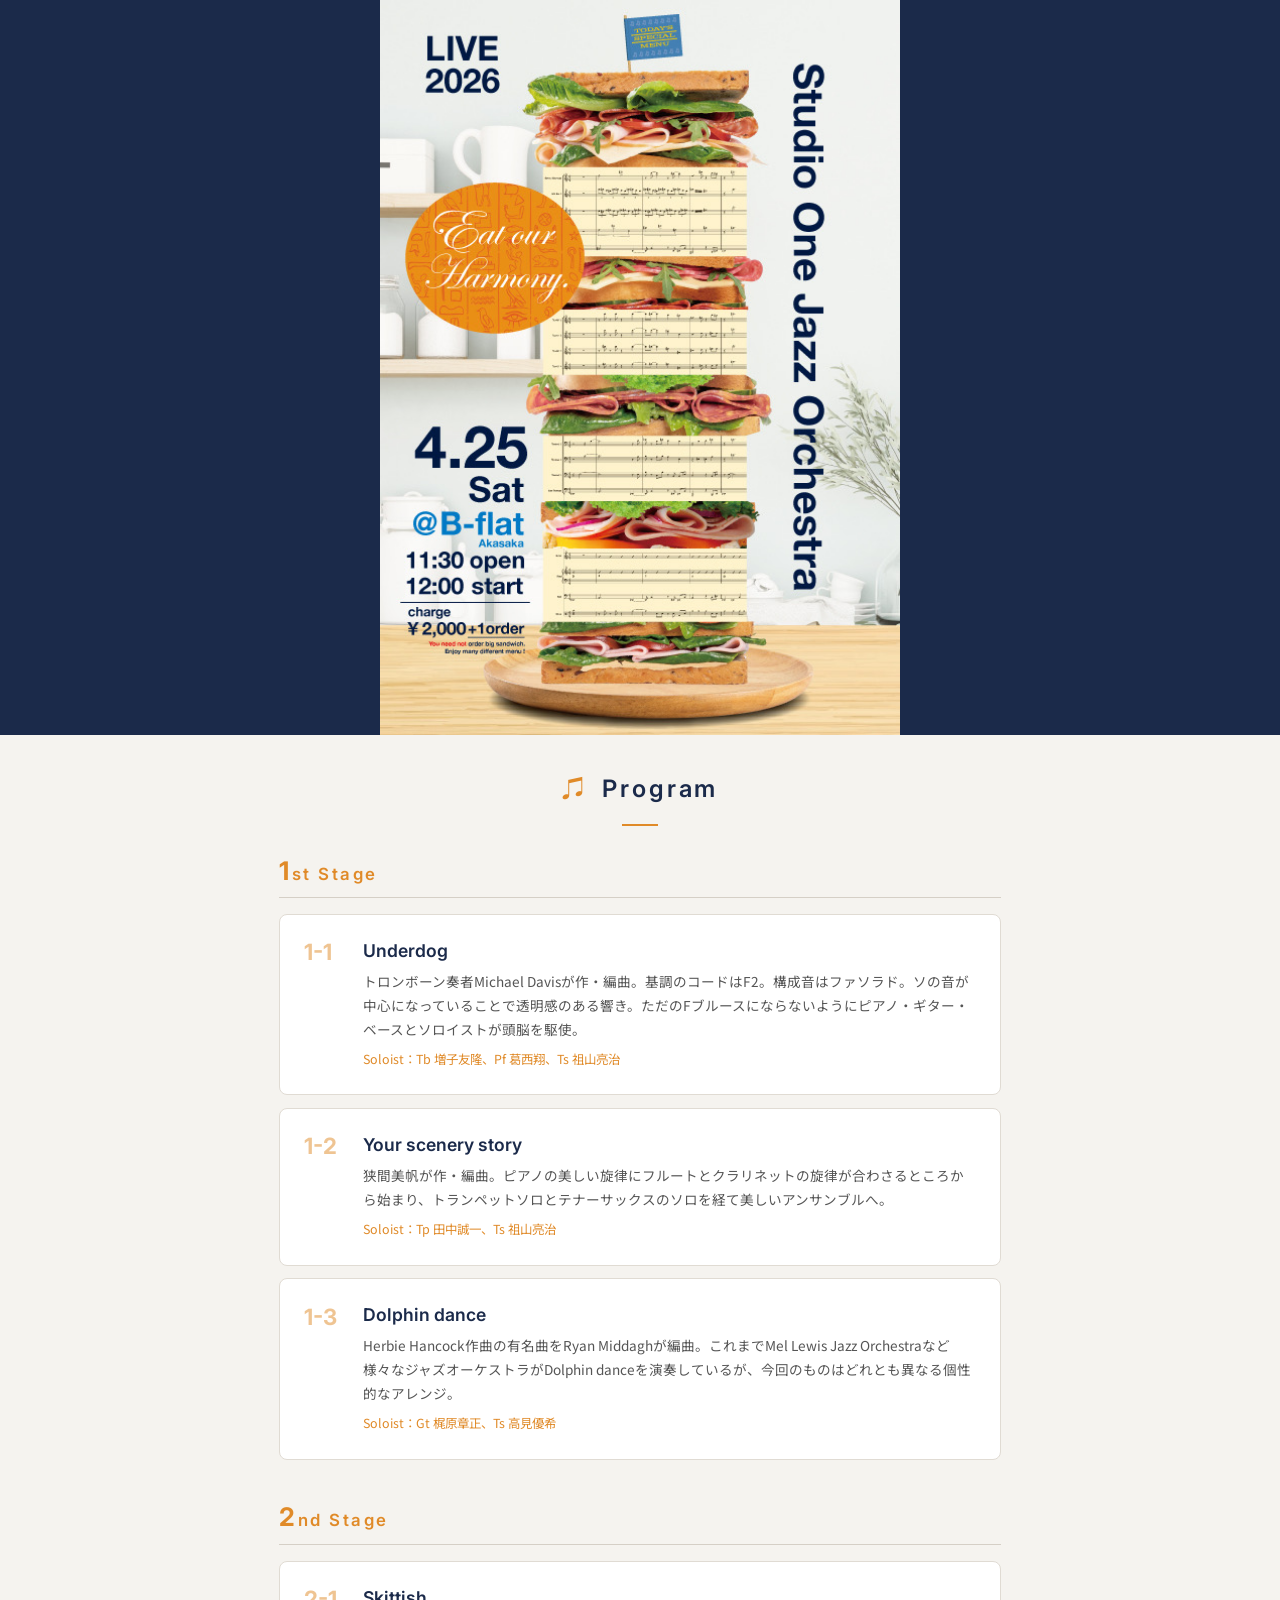
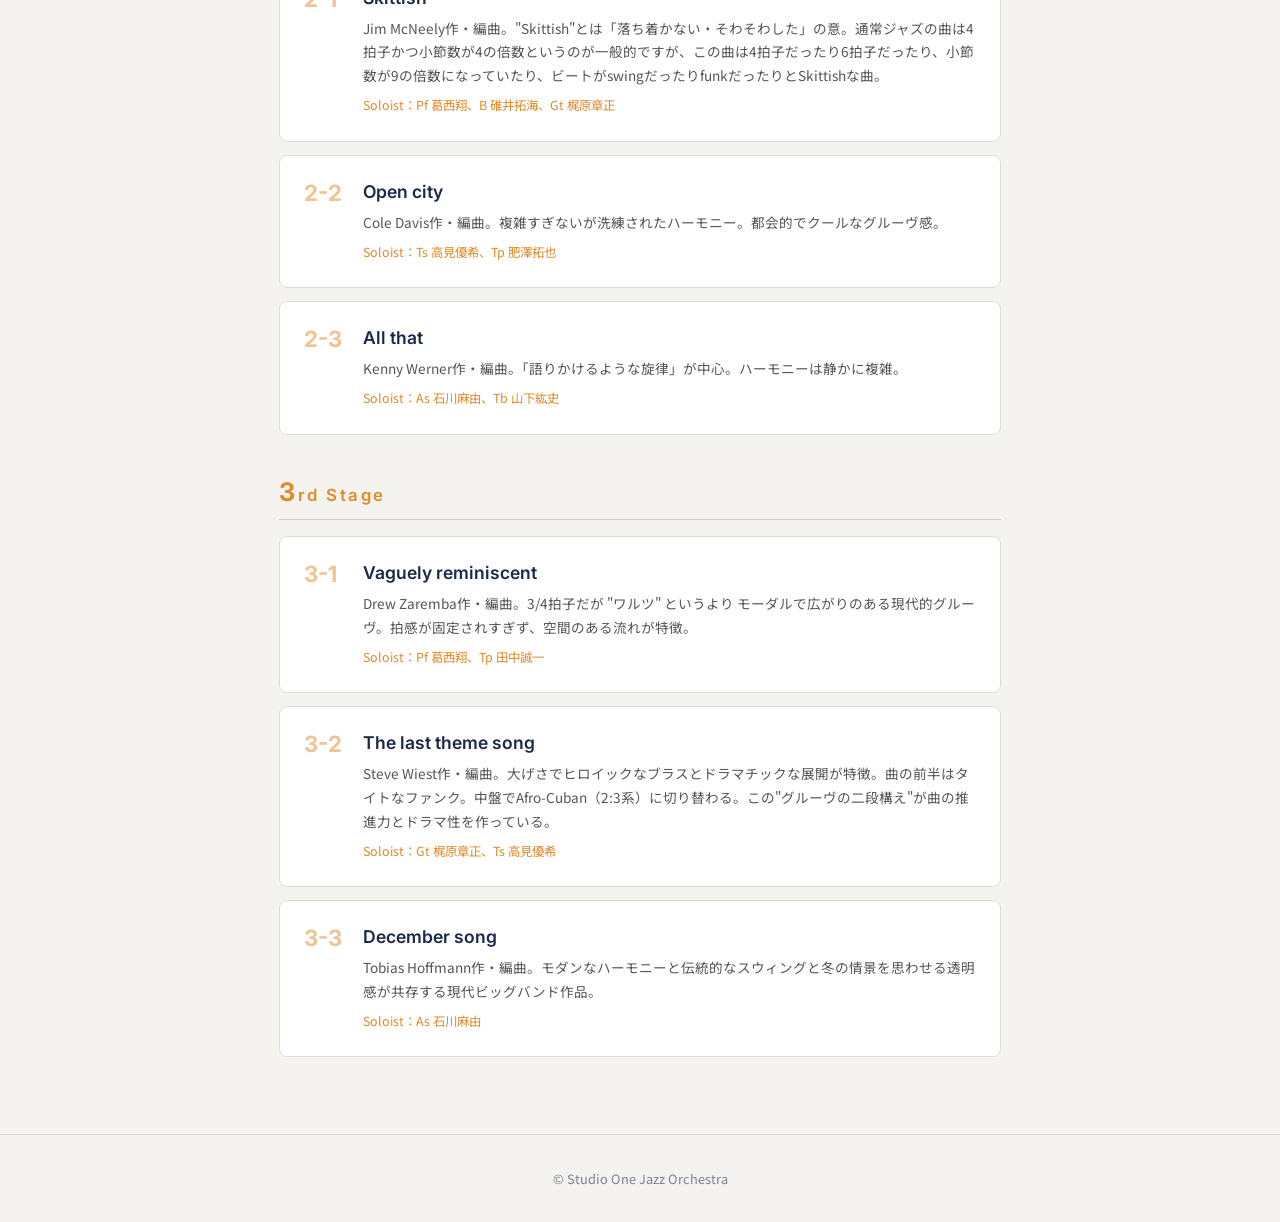
==== index.html @ e2d6472d "Initial commit: concert program page Made-with: Cursor" ====
<!DOCTYPE html>
<html lang="ja">
<head>
    <meta charset="UTF-8">
    <meta name="viewport" content="width=device-width, initial-scale=1.0">
    <title>Studio One Jazz Orchestra LIVE 2026 - Program</title>
    <link href="https://fonts.googleapis.com/css2?family=Inter:wght@300;400;500;600;700&family=Noto+Sans+JP:wght@300;400;500;700&display=swap" rel="stylesheet">
    <link rel="stylesheet" href="style.css">
</head>
<body>

<!-- Hero: フライヤーそのまま表示 -->
<header class="hero">
    <img src="flyer.png" alt="Studio One Jazz Orchestra LIVE 2026" class="hero-flyer">
</header>

<!-- Program タイトルバー -->
<div class="program-bar">
    <span class="program-bar-icon">&#9835;</span> Program
</div>

<!-- Program -->
<main class="program">
    <div class="container">
        <h3 class="stage-heading"><span class="stage-num">1</span>st Stage</h3>

        <div class="card">
            <div class="card-number">1-1</div>
            <div class="card-body">
                <h4 class="card-title">Underdog</h4>
                <p class="card-desc">トロンボーン奏者Michael Davisが作・編曲。基調のコードはF2。構成音はファソラド。ソの音が中心になっていることで透明感のある響き。ただのFブルースにならないようにピアノ・ギター・ベースとソロイストが頭脳を駆使。</p>
                <p class="card-soloists">Soloist：Tb 増子友隆、Pf 葛西翔、Ts 祖山亮治</p>
            </div>
        </div>

        <div class="card">
            <div class="card-number">1-2</div>
            <div class="card-body">
                <h4 class="card-title">Your scenery story</h4>
                <p class="card-desc">狭間美帆が作・編曲。ピアノの美しい旋律にフルートとクラリネットの旋律が合わさるところから始まり、トランペットソロとテナーサックスのソロを経て美しいアンサンブルへ。</p>
                <p class="card-soloists">Soloist：Tp 田中誠一、Ts 祖山亮治</p>
            </div>
        </div>

        <div class="card">
            <div class="card-number">1-3</div>
            <div class="card-body">
                <h4 class="card-title">Dolphin dance</h4>
                <p class="card-desc">Herbie Hancock作曲の有名曲をRyan Middaghが編曲。これまでMel Lewis Jazz Orchestraなど様々なジャズオーケストラがDolphin danceを演奏しているが、今回のものはどれとも異なる個性的なアレンジ。</p>
                <p class="card-soloists">Soloist：Gt 梶原章正、Ts 高見優希</p>
            </div>
        </div>

        <h3 class="stage-heading"><span class="stage-num">2</span>nd Stage</h3>

        <div class="card">
            <div class="card-number">2-1</div>
            <div class="card-body">
                <h4 class="card-title">Skittish</h4>
                <p class="card-desc">Jim McNeely作・編曲。"Skittish"とは「落ち着かない・そわそわした」の意。通常ジャズの曲は4拍子かつ小節数が4の倍数というのが一般的ですが、この曲は4拍子だったり6拍子だったり、小節数が9の倍数になっていたり、ビートがswingだったりfunkだったりとSkittishな曲。</p>
                <p class="card-soloists">Soloist：Pf 葛西翔、B 碓井拓海、Gt 梶原章正</p>
            </div>
        </div>

        <div class="card">
            <div class="card-number">2-2</div>
            <div class="card-body">
                <h4 class="card-title">Open city</h4>
                <p class="card-desc">Cole Davis作・編曲。複雑すぎないが洗練されたハーモニー。都会的でクールなグルーヴ感。</p>
                <p class="card-soloists">Soloist：Ts 高見優希、Tp 肥澤拓也</p>
            </div>
        </div>

        <div class="card">
            <div class="card-number">2-3</div>
            <div class="card-body">
                <h4 class="card-title">All that</h4>
                <p class="card-desc">Kenny Werner作・編曲。「語りかけるような旋律」が中心。ハーモニーは静かに複雑。</p>
                <p class="card-soloists">Soloist：As 石川麻由、Tb 山下紘史</p>
            </div>
        </div>

        <h3 class="stage-heading"><span class="stage-num">3</span>rd Stage</h3>

        <div class="card">
            <div class="card-number">3-1</div>
            <div class="card-body">
                <h4 class="card-title">Vaguely reminiscent</h4>
                <p class="card-desc">Drew Zaremba作・編曲。3/4拍子だが "ワルツ" というより モーダルで広がりのある現代的グルーヴ。拍感が固定されすぎず、空間のある流れが特徴。</p>
                <p class="card-soloists">Soloist：Pf 葛西翔、Tp 田中誠一</p>
            </div>
        </div>

        <div class="card">
            <div class="card-number">3-2</div>
            <div class="card-body">
                <h4 class="card-title">The last theme song</h4>
                <p class="card-desc">Steve Wiest作・編曲。大げさでヒロイックなブラスとドラマチックな展開が特徴。曲の前半はタイトなファンク。中盤でAfro‑Cuban（2:3系）に切り替わる。この"グルーヴの二段構え"が曲の推進力とドラマ性を作っている。</p>
                <p class="card-soloists">Soloist：Gt 梶原章正、Ts 高見優希</p>
            </div>
        </div>

        <div class="card">
            <div class="card-number">3-3</div>
            <div class="card-body">
                <h4 class="card-title">December song</h4>
                <p class="card-desc">Tobias Hoffmann作・編曲。モダンなハーモニーと伝統的なスウィングと冬の情景を思わせる透明感が共存する現代ビッグバンド作品。</p>
                <p class="card-soloists">Soloist：As 石川麻由</p>
            </div>
        </div>

    </div>
</main>

<footer class="footer">
    <div class="container">
        <p>&copy; Studio One Jazz Orchestra</p>
    </div>
</footer>

</body>
</html>
---- style.css ----
/* ========================================
   案C: フライヤー全面 + sticky ナビバー
   ======================================== */

*,
*::before,
*::after {
    margin: 0;
    padding: 0;
    box-sizing: border-box;
}

:root {
    --color-primary: #1b2a4a;
    --color-accent: #e08a28;
    --color-bg: #f5f3ef;
    --color-card: #ffffff;
    --color-text: #1e1e1e;
    --color-muted: #7a8290;
    --font-heading: 'Inter', 'Noto Sans JP', 'Helvetica Neue', sans-serif;
    --font-body: 'Noto Sans JP', 'Inter', 'Helvetica Neue', sans-serif;
}

body {
    font-family: var(--font-body);
    background: var(--color-bg);
    color: var(--color-text);
    line-height: 1.8;
    -webkit-font-smoothing: antialiased;
}

.container {
    max-width: 760px;
    margin: 0 auto;
    padding: 0 1.2rem;
}

/* --- Program Bar --- */

.program-bar {
    font-family: var(--font-heading);
    font-size: 1.5rem;
    font-weight: 600;
    letter-spacing: 0.12em;
    text-align: center;
    color: var(--color-primary);
    padding: 2rem 0 1rem;
    position: relative;
}

.program-bar::after {
    content: '';
    position: absolute;
    bottom: 0;
    left: 50%;
    transform: translateX(-50%);
    width: 36px;
    height: 2px;
    background: var(--color-accent);
}

.program-bar-icon {
    color: var(--color-accent);
    margin-right: 0.3rem;
}

/* --- Hero (フライヤーそのまま表示) --- */

.hero {
    background: var(--color-primary);
}

.hero-flyer {
    display: block;
    width: 100%;
    max-width: 520px;
    height: auto;
    margin: 0 auto;
}

/* --- Program --- */

.program {
    padding: 2rem 0 4rem;
}

.stage-heading {
    font-family: var(--font-heading);
    font-size: 1.05rem;
    font-weight: 600;
    color: var(--color-accent);
    letter-spacing: 0.15em;
    margin-top: 2.8rem;
    margin-bottom: 1rem;
    padding-bottom: 0.5rem;
    border-bottom: 1px solid #d5cfc6;
}

.stage-num {
    font-size: 1.6rem;
    font-weight: 700;
    line-height: 1;
    vertical-align: baseline;
}

.program .stage-heading:first-of-type {
    margin-top: 0;
}

/* --- Cards --- */

.card {
    display: flex;
    gap: 1.2rem;
    background: var(--color-card);
    border: 1px solid #e0dbd3;
    border-radius: 8px;
    padding: 1.5rem;
    margin-bottom: 0.8rem;
    transition: border-color 0.2s, box-shadow 0.2s;
}

.card:hover {
    border-color: #c8c0b5;
    box-shadow: 0 4px 16px rgba(0, 0, 0, 0.05);
}

.card-number {
    font-family: var(--font-heading);
    font-size: 1.4rem;
    font-weight: 700;
    color: var(--color-accent);
    opacity: 0.5;
    min-width: 2.5rem;
    line-height: 1;
    padding-top: 0.15rem;
}

.card-body {
    flex: 1;
    min-width: 0;
}

.card-title {
    font-family: var(--font-heading);
    font-size: 1.1rem;
    font-weight: 600;
    color: var(--color-primary);
    margin-bottom: 0.4rem;
    line-height: 1.4;
}

.card-desc {
    font-size: 0.85rem;
    color: #555;
    line-height: 1.75;
    margin-bottom: 0.4rem;
}

.card-soloists {
    font-size: 0.78rem;
    font-weight: 400;
    color: var(--color-accent);
    margin-bottom: 0;
}

/* --- Footer --- */

.footer {
    text-align: center;
    padding: 2rem 0;
    border-top: 1px solid #e0dbd3;
}

.footer p {
    font-size: 0.8rem;
    color: var(--color-muted);
}

/* --- Responsive --- */

@media (max-width: 600px) {
    .card {
        flex-direction: column;
        gap: 0.4rem;
        padding: 1.2rem;
    }

    .card-number {
        font-size: 1.1rem;
    }
}
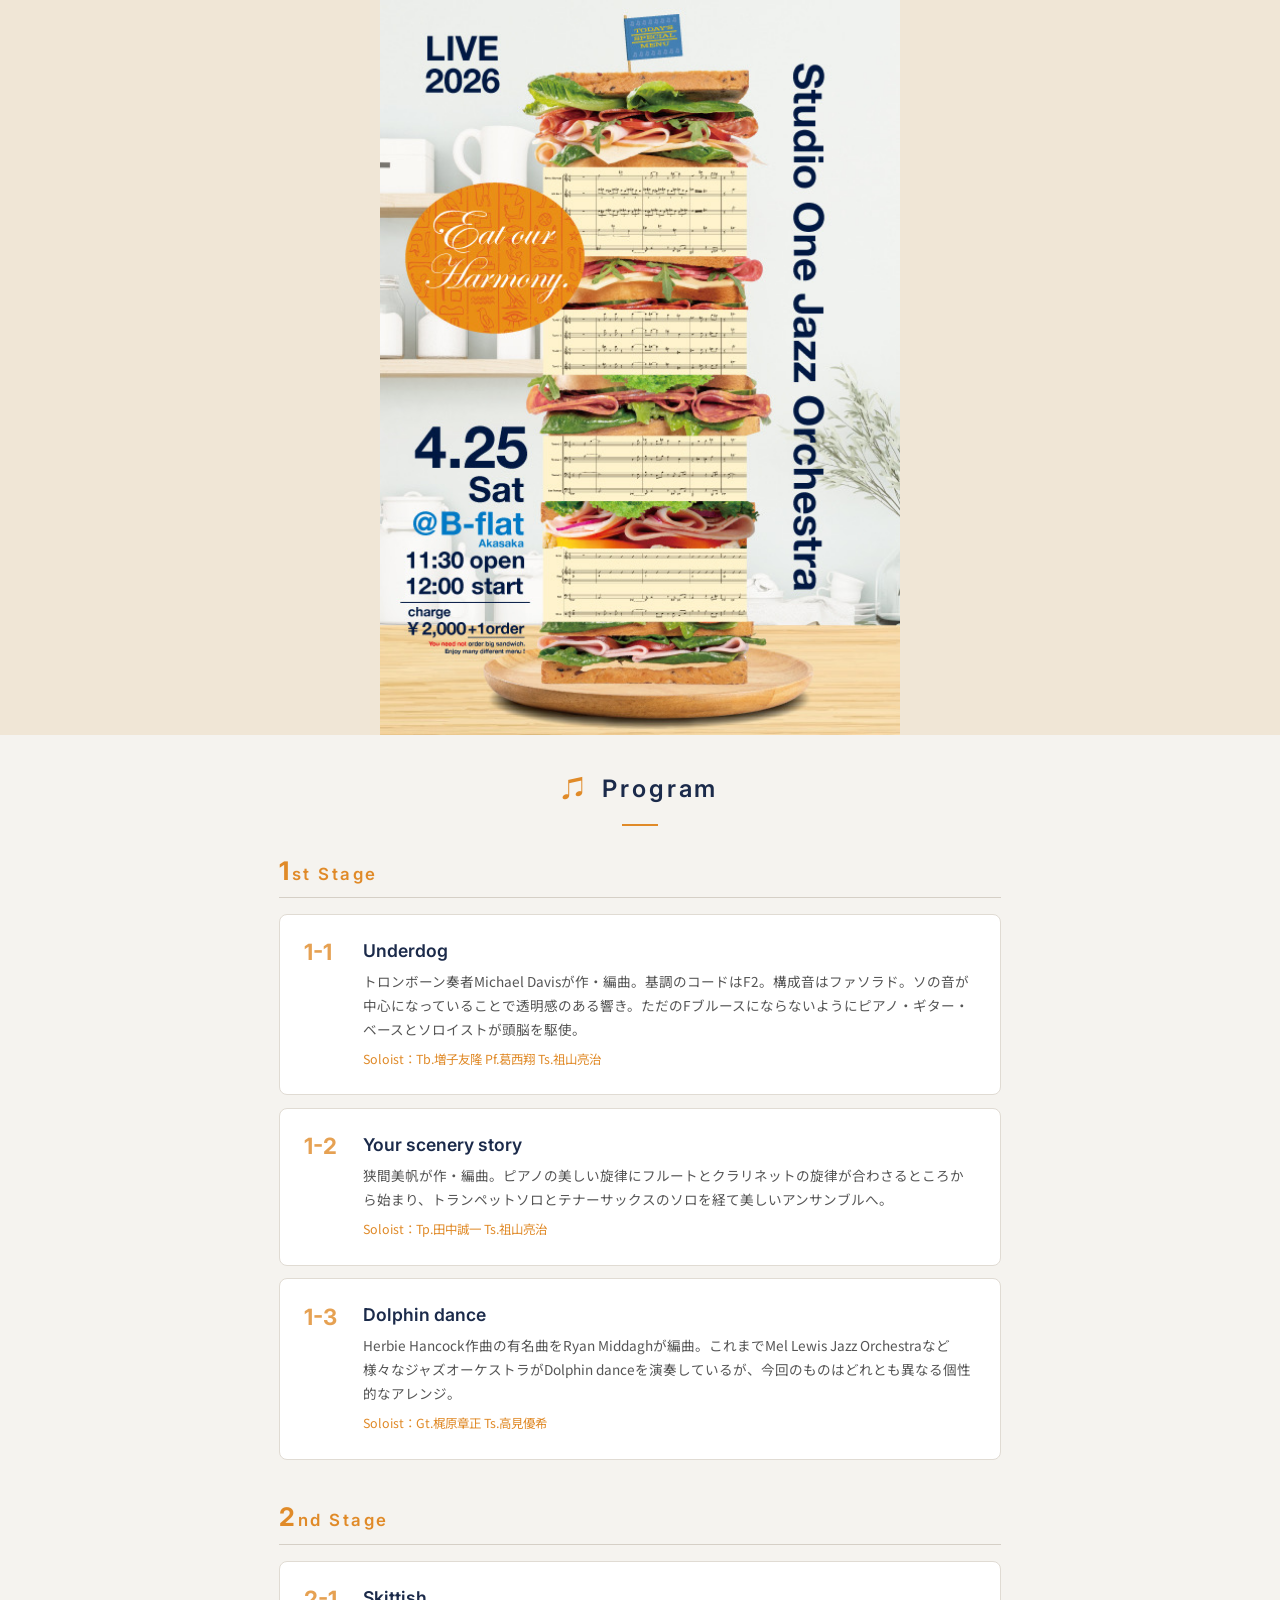
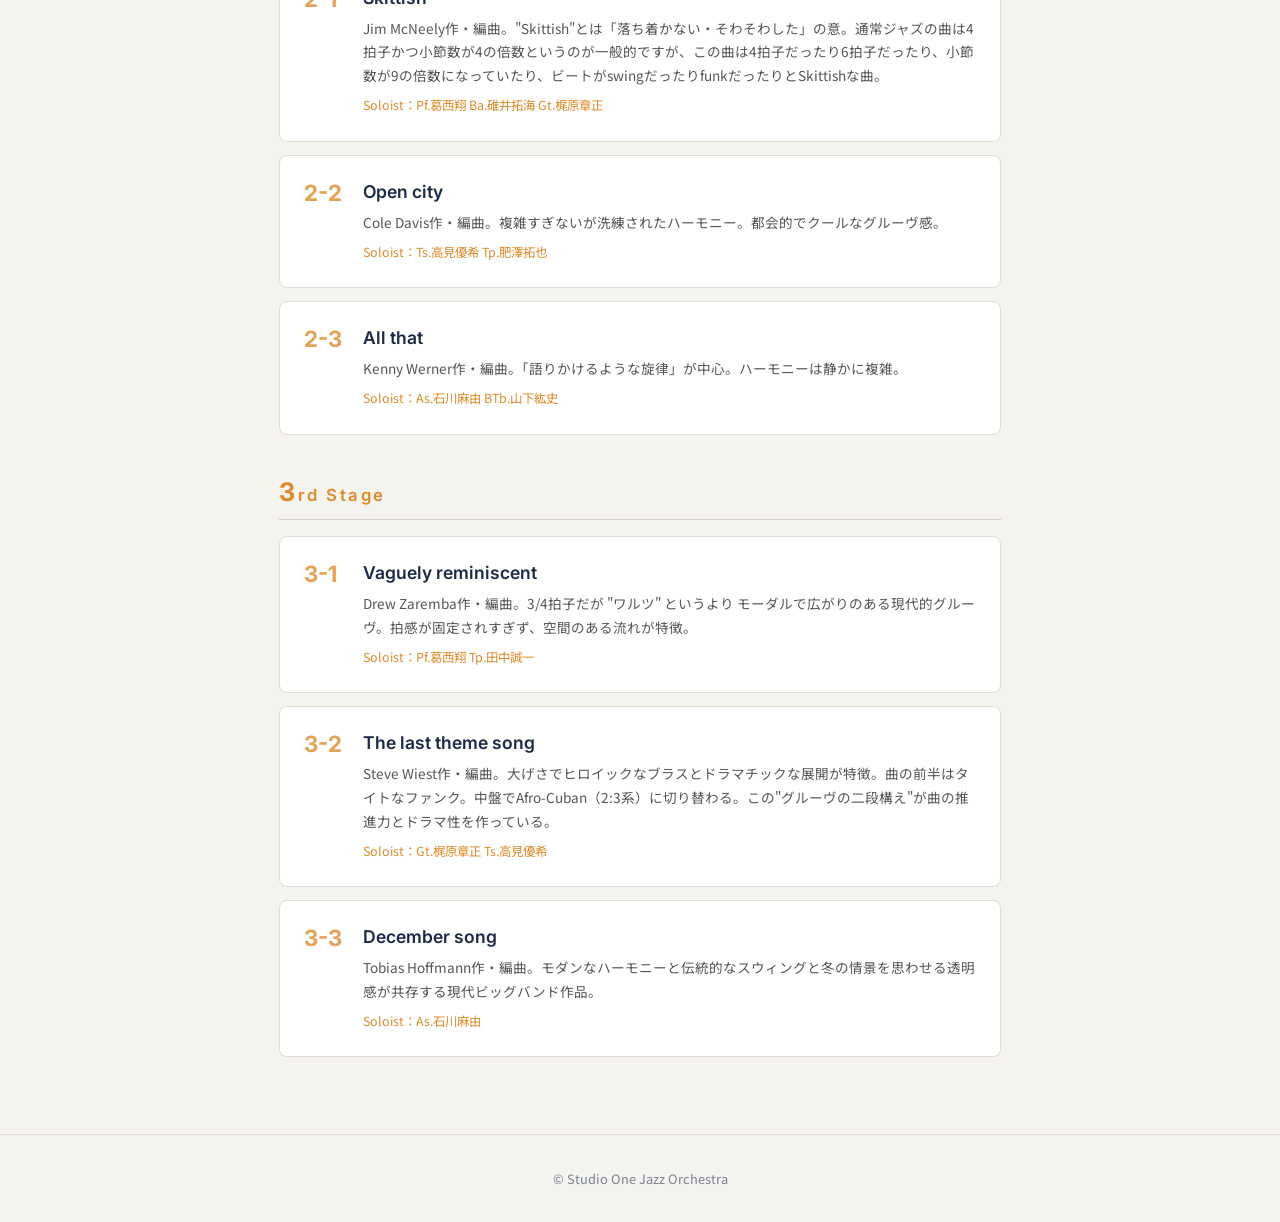
==== commit 5840a096: "Update program soloist lines and survey print sheet" ====
--- a/index.html
+++ b/index.html
@@ -1,122 +1,122 @@
-<!DOCTYPE html>
-<html lang="ja">
-<head>
-    <meta charset="UTF-8">
-    <meta name="viewport" content="width=device-width, initial-scale=1.0">
-    <title>Studio One Jazz Orchestra LIVE 2026 - Program</title>
-    <link href="https://fonts.googleapis.com/css2?family=Inter:wght@300;400;500;600;700&family=Noto+Sans+JP:wght@300;400;500;700&display=swap" rel="stylesheet">
-    <link rel="stylesheet" href="style.css">
-</head>
-<body>
-
-<!-- Hero: フライヤーそのまま表示 -->
-<header class="hero">
-    <img src="flyer.png" alt="Studio One Jazz Orchestra LIVE 2026" class="hero-flyer">
-</header>
-
-<!-- Program タイトルバー -->
-<div class="program-bar">
-    <span class="program-bar-icon">&#9835;</span> Program
-</div>
-
-<!-- Program -->
-<main class="program">
-    <div class="container">
-        <h3 class="stage-heading"><span class="stage-num">1</span>st Stage</h3>
-
-        <div class="card">
-            <div class="card-number">1-1</div>
-            <div class="card-body">
-                <h4 class="card-title">Underdog</h4>
-                <p class="card-desc">トロンボーン奏者Michael Davisが作・編曲。基調のコードはF2。構成音はファソラド。ソの音が中心になっていることで透明感のある響き。ただのFブルースにならないようにピアノ・ギター・ベースとソロイストが頭脳を駆使。</p>
-                <p class="card-soloists">Soloist：Tb 増子友隆、Pf 葛西翔、Ts 祖山亮治</p>
-            </div>
-        </div>
-
-        <div class="card">
-            <div class="card-number">1-2</div>
-            <div class="card-body">
-                <h4 class="card-title">Your scenery story</h4>
-                <p class="card-desc">狭間美帆が作・編曲。ピアノの美しい旋律にフルートとクラリネットの旋律が合わさるところから始まり、トランペットソロとテナーサックスのソロを経て美しいアンサンブルへ。</p>
-                <p class="card-soloists">Soloist：Tp 田中誠一、Ts 祖山亮治</p>
-            </div>
-        </div>
-
-        <div class="card">
-            <div class="card-number">1-3</div>
-            <div class="card-body">
-                <h4 class="card-title">Dolphin dance</h4>
-                <p class="card-desc">Herbie Hancock作曲の有名曲をRyan Middaghが編曲。これまでMel Lewis Jazz Orchestraなど様々なジャズオーケストラがDolphin danceを演奏しているが、今回のものはどれとも異なる個性的なアレンジ。</p>
-                <p class="card-soloists">Soloist：Gt 梶原章正、Ts 高見優希</p>
-            </div>
-        </div>
-
-        <h3 class="stage-heading"><span class="stage-num">2</span>nd Stage</h3>
-
-        <div class="card">
-            <div class="card-number">2-1</div>
-            <div class="card-body">
-                <h4 class="card-title">Skittish</h4>
-                <p class="card-desc">Jim McNeely作・編曲。"Skittish"とは「落ち着かない・そわそわした」の意。通常ジャズの曲は4拍子かつ小節数が4の倍数というのが一般的ですが、この曲は4拍子だったり6拍子だったり、小節数が9の倍数になっていたり、ビートがswingだったりfunkだったりとSkittishな曲。</p>
-                <p class="card-soloists">Soloist：Pf 葛西翔、B 碓井拓海、Gt 梶原章正</p>
-            </div>
-        </div>
-
-        <div class="card">
-            <div class="card-number">2-2</div>
-            <div class="card-body">
-                <h4 class="card-title">Open city</h4>
-                <p class="card-desc">Cole Davis作・編曲。複雑すぎないが洗練されたハーモニー。都会的でクールなグルーヴ感。</p>
-                <p class="card-soloists">Soloist：Ts 高見優希、Tp 肥澤拓也</p>
-            </div>
-        </div>
-
-        <div class="card">
-            <div class="card-number">2-3</div>
-            <div class="card-body">
-                <h4 class="card-title">All that</h4>
-                <p class="card-desc">Kenny Werner作・編曲。「語りかけるような旋律」が中心。ハーモニーは静かに複雑。</p>
-                <p class="card-soloists">Soloist：As 石川麻由、Tb 山下紘史</p>
-            </div>
-        </div>
-
-        <h3 class="stage-heading"><span class="stage-num">3</span>rd Stage</h3>
-
-        <div class="card">
-            <div class="card-number">3-1</div>
-            <div class="card-body">
-                <h4 class="card-title">Vaguely reminiscent</h4>
-                <p class="card-desc">Drew Zaremba作・編曲。3/4拍子だが "ワルツ" というより モーダルで広がりのある現代的グルーヴ。拍感が固定されすぎず、空間のある流れが特徴。</p>
-                <p class="card-soloists">Soloist：Pf 葛西翔、Tp 田中誠一</p>
-            </div>
-        </div>
-
-        <div class="card">
-            <div class="card-number">3-2</div>
-            <div class="card-body">
-                <h4 class="card-title">The last theme song</h4>
-                <p class="card-desc">Steve Wiest作・編曲。大げさでヒロイックなブラスとドラマチックな展開が特徴。曲の前半はタイトなファンク。中盤でAfro‑Cuban（2:3系）に切り替わる。この"グルーヴの二段構え"が曲の推進力とドラマ性を作っている。</p>
-                <p class="card-soloists">Soloist：Gt 梶原章正、Ts 高見優希</p>
-            </div>
-        </div>
-
-        <div class="card">
-            <div class="card-number">3-3</div>
-            <div class="card-body">
-                <h4 class="card-title">December song</h4>
-                <p class="card-desc">Tobias Hoffmann作・編曲。モダンなハーモニーと伝統的なスウィングと冬の情景を思わせる透明感が共存する現代ビッグバンド作品。</p>
-                <p class="card-soloists">Soloist：As 石川麻由</p>
-            </div>
-        </div>
-
-    </div>
-</main>
-
-<footer class="footer">
-    <div class="container">
-        <p>&copy; Studio One Jazz Orchestra</p>
-    </div>
-</footer>
-
-</body>
-</html>
+<!DOCTYPE html>
+<html lang="ja">
+<head>
+    <meta charset="UTF-8">
+    <meta name="viewport" content="width=device-width, initial-scale=1.0">
+    <title>Studio One Jazz Orchestra LIVE 2026 - Program</title>
+    <link href="https://fonts.googleapis.com/css2?family=Inter:wght@300;400;500;600;700&family=Noto+Sans+JP:wght@300;400;500;700&display=swap" rel="stylesheet">
+    <link rel="stylesheet" href="style.css">
+</head>
+<body>
+
+<!-- Hero: フライヤーそのまま表示 -->
+<header class="hero">
+    <img src="flyer.png" alt="Studio One Jazz Orchestra LIVE 2026" class="hero-flyer">
+</header>
+
+<!-- Program タイトルバー -->
+<div class="program-bar">
+    <span class="program-bar-icon">&#9835;</span> Program
+</div>
+
+<!-- Program -->
+<main class="program">
+    <div class="container">
+        <h3 class="stage-heading"><span class="stage-num">1</span>st Stage</h3>
+
+        <div class="card">
+            <div class="card-number">1-1</div>
+            <div class="card-body">
+                <h4 class="card-title">Underdog</h4>
+                <p class="card-desc">トロンボーン奏者Michael Davisが作・編曲。基調のコードはF2。構成音はファソラド。ソの音が中心になっていることで透明感のある響き。ただのFブルースにならないようにピアノ・ギター・ベースとソロイストが頭脳を駆使。</p>
+                <p class="card-soloists">Soloist：Tb.増子友隆 Pf.葛西翔 Ts.祖山亮治</p>
+            </div>
+        </div>
+
+        <div class="card">
+            <div class="card-number">1-2</div>
+            <div class="card-body">
+                <h4 class="card-title">Your scenery story</h4>
+                <p class="card-desc">狭間美帆が作・編曲。ピアノの美しい旋律にフルートとクラリネットの旋律が合わさるところから始まり、トランペットソロとテナーサックスのソロを経て美しいアンサンブルへ。</p>
+                <p class="card-soloists">Soloist：Tp.田中誠一 Ts.祖山亮治</p>
+            </div>
+        </div>
+
+        <div class="card">
+            <div class="card-number">1-3</div>
+            <div class="card-body">
+                <h4 class="card-title">Dolphin dance</h4>
+                <p class="card-desc">Herbie Hancock作曲の有名曲をRyan Middaghが編曲。これまでMel Lewis Jazz Orchestraなど様々なジャズオーケストラがDolphin danceを演奏しているが、今回のものはどれとも異なる個性的なアレンジ。</p>
+                <p class="card-soloists">Soloist：Gt.梶原章正 Ts.高見優希</p>
+            </div>
+        </div>
+
+        <h3 class="stage-heading"><span class="stage-num">2</span>nd Stage</h3>
+
+        <div class="card">
+            <div class="card-number">2-1</div>
+            <div class="card-body">
+                <h4 class="card-title">Skittish</h4>
+                <p class="card-desc">Jim McNeely作・編曲。"Skittish"とは「落ち着かない・そわそわした」の意。通常ジャズの曲は4拍子かつ小節数が4の倍数というのが一般的ですが、この曲は4拍子だったり6拍子だったり、小節数が9の倍数になっていたり、ビートがswingだったりfunkだったりとSkittishな曲。</p>
+                <p class="card-soloists">Soloist：Pf.葛西翔 Ba.碓井拓海 Gt.梶原章正</p>
+            </div>
+        </div>
+
+        <div class="card">
+            <div class="card-number">2-2</div>
+            <div class="card-body">
+                <h4 class="card-title">Open city</h4>
+                <p class="card-desc">Cole Davis作・編曲。複雑すぎないが洗練されたハーモニー。都会的でクールなグルーヴ感。</p>
+                <p class="card-soloists">Soloist：Ts.高見優希 Tp.肥澤拓也</p>
+            </div>
+        </div>
+
+        <div class="card">
+            <div class="card-number">2-3</div>
+            <div class="card-body">
+                <h4 class="card-title">All that</h4>
+                <p class="card-desc">Kenny Werner作・編曲。「語りかけるような旋律」が中心。ハーモニーは静かに複雑。</p>
+                <p class="card-soloists">Soloist：As.石川麻由 BTb.山下紘史</p>
+            </div>
+        </div>
+
+        <h3 class="stage-heading"><span class="stage-num">3</span>rd Stage</h3>
+
+        <div class="card">
+            <div class="card-number">3-1</div>
+            <div class="card-body">
+                <h4 class="card-title">Vaguely reminiscent</h4>
+                <p class="card-desc">Drew Zaremba作・編曲。3/4拍子だが "ワルツ" というより モーダルで広がりのある現代的グルーヴ。拍感が固定されすぎず、空間のある流れが特徴。</p>
+                <p class="card-soloists">Soloist：Pf.葛西翔 Tp.田中誠一</p>
+            </div>
+        </div>
+
+        <div class="card">
+            <div class="card-number">3-2</div>
+            <div class="card-body">
+                <h4 class="card-title">The last theme song</h4>
+                <p class="card-desc">Steve Wiest作・編曲。大げさでヒロイックなブラスとドラマチックな展開が特徴。曲の前半はタイトなファンク。中盤でAfro‑Cuban（2:3系）に切り替わる。この"グルーヴの二段構え"が曲の推進力とドラマ性を作っている。</p>
+                <p class="card-soloists">Soloist：Gt.梶原章正 Ts.高見優希</p>
+            </div>
+        </div>
+
+        <div class="card">
+            <div class="card-number">3-3</div>
+            <div class="card-body">
+                <h4 class="card-title">December song</h4>
+                <p class="card-desc">Tobias Hoffmann作・編曲。モダンなハーモニーと伝統的なスウィングと冬の情景を思わせる透明感が共存する現代ビッグバンド作品。</p>
+                <p class="card-soloists">Soloist：As.石川麻由</p>
+            </div>
+        </div>
+
+    </div>
+</main>
+
+<footer class="footer">
+    <div class="container">
+        <p>&copy; Studio One Jazz Orchestra</p>
+    </div>
+</footer>
+
+</body>
+</html>
--- a/style.css
+++ b/style.css
@@ -67,7 +67,7 @@
 /* --- Hero (フライヤーそのまま表示) --- */
 
 .hero {
-    background: var(--color-primary);
+    background: #f0e6d6;
 }
 
 .hero-flyer {
@@ -130,7 +130,7 @@
     font-size: 1.4rem;
     font-weight: 700;
     color: var(--color-accent);
-    opacity: 0.5;
+    opacity: 0.8;
     min-width: 2.5rem;
     line-height: 1;
     padding-top: 0.15rem;
